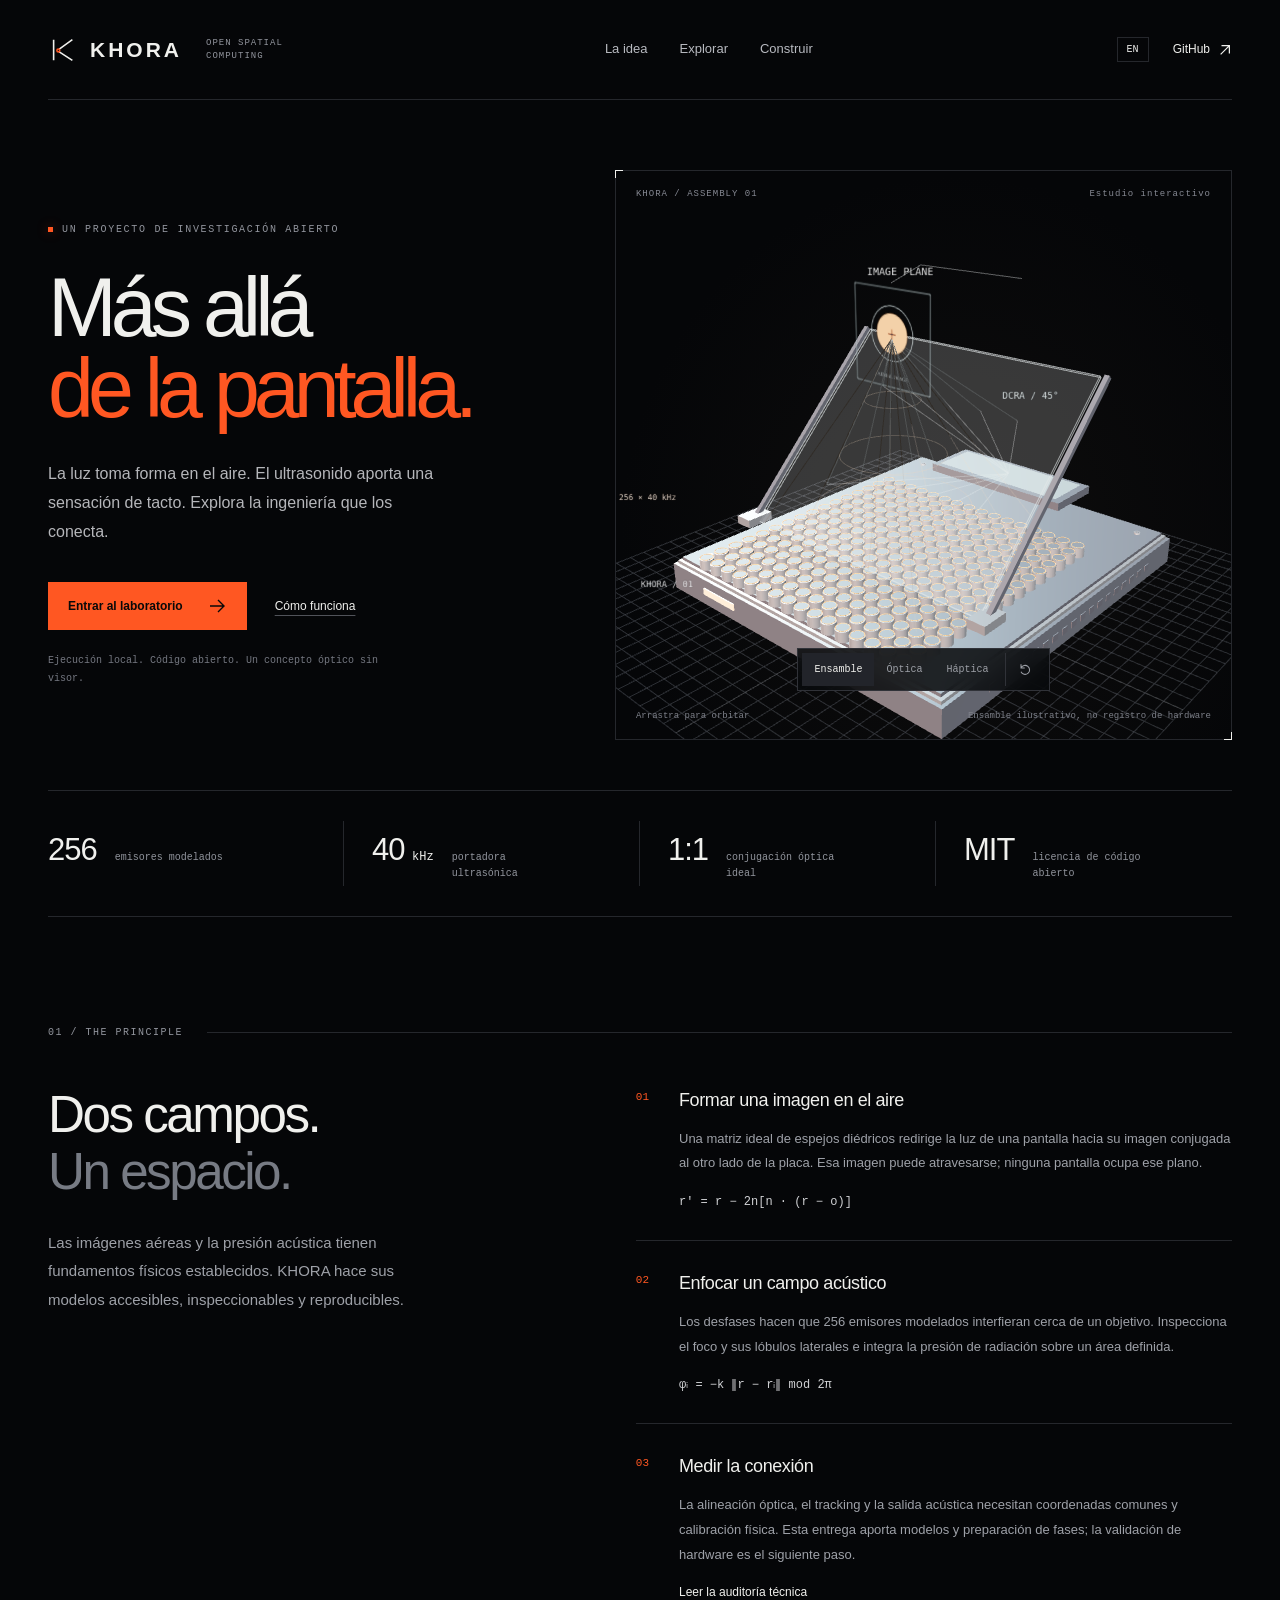
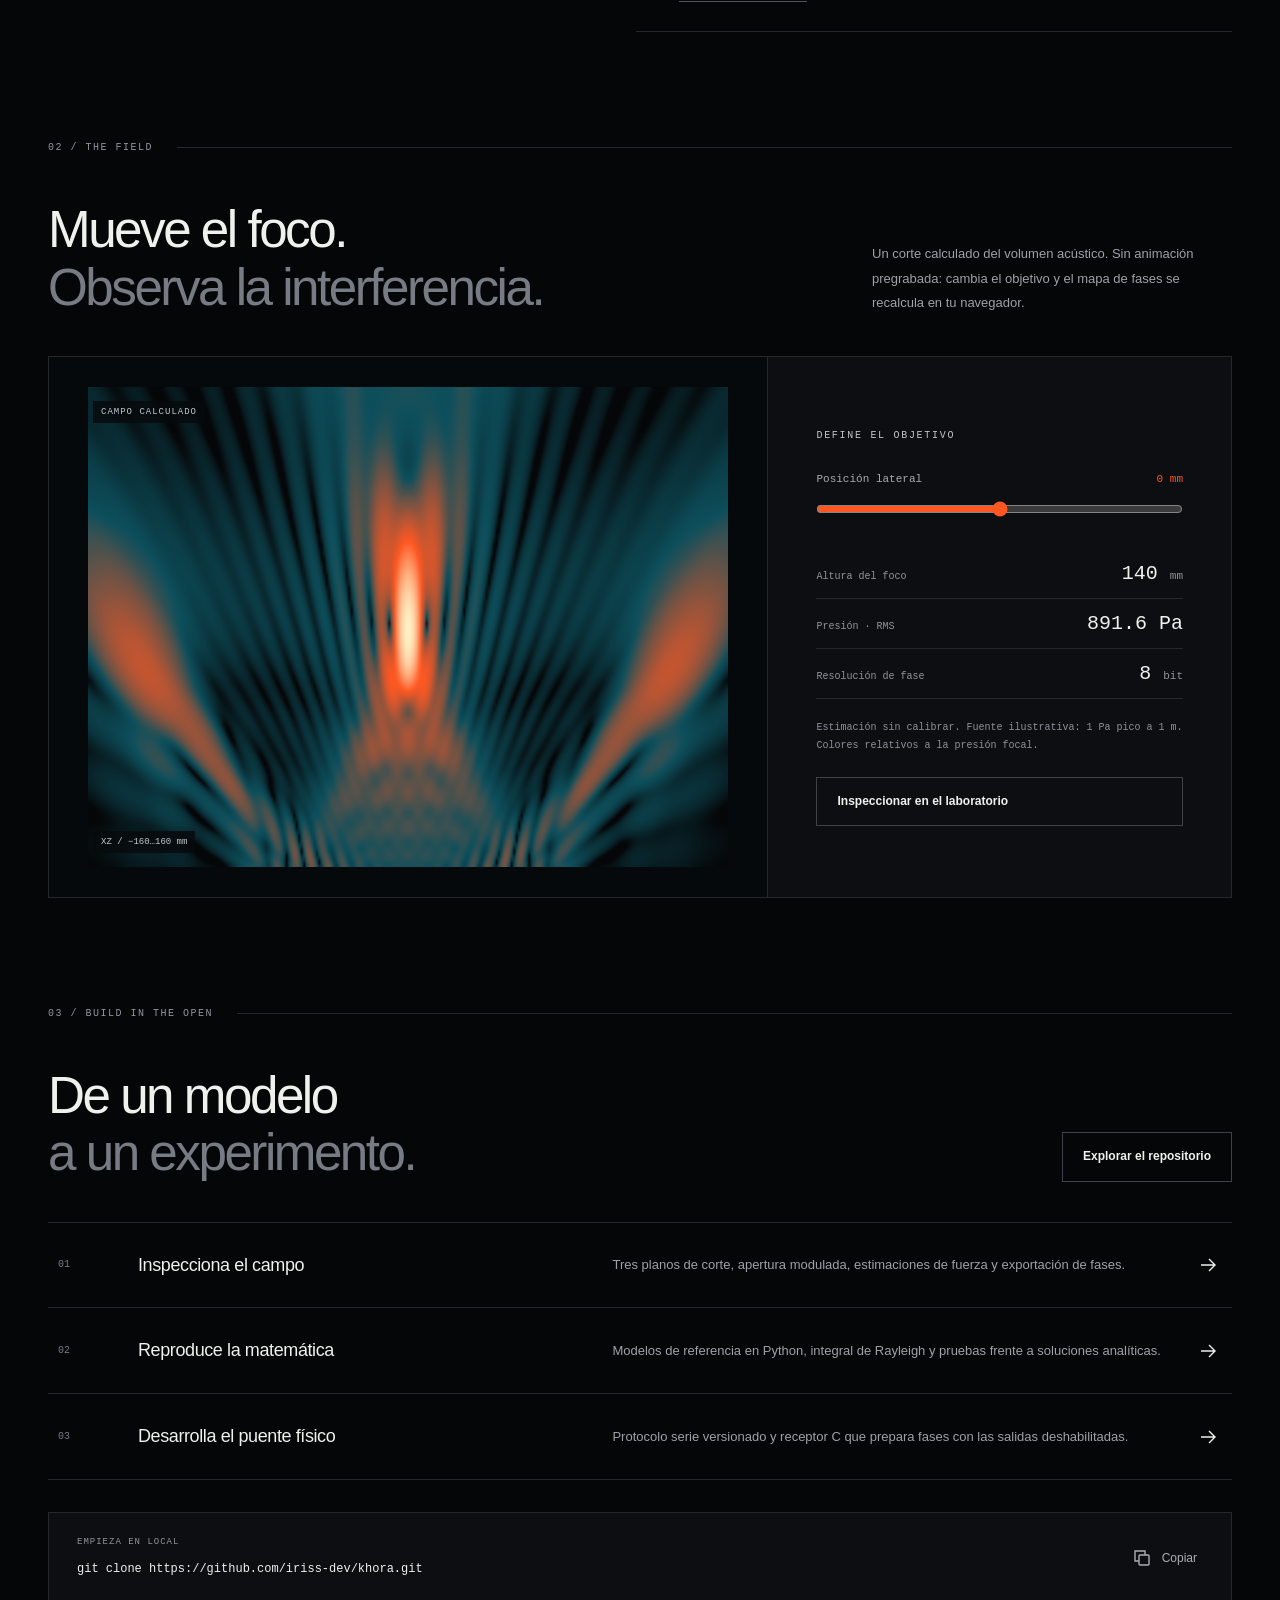
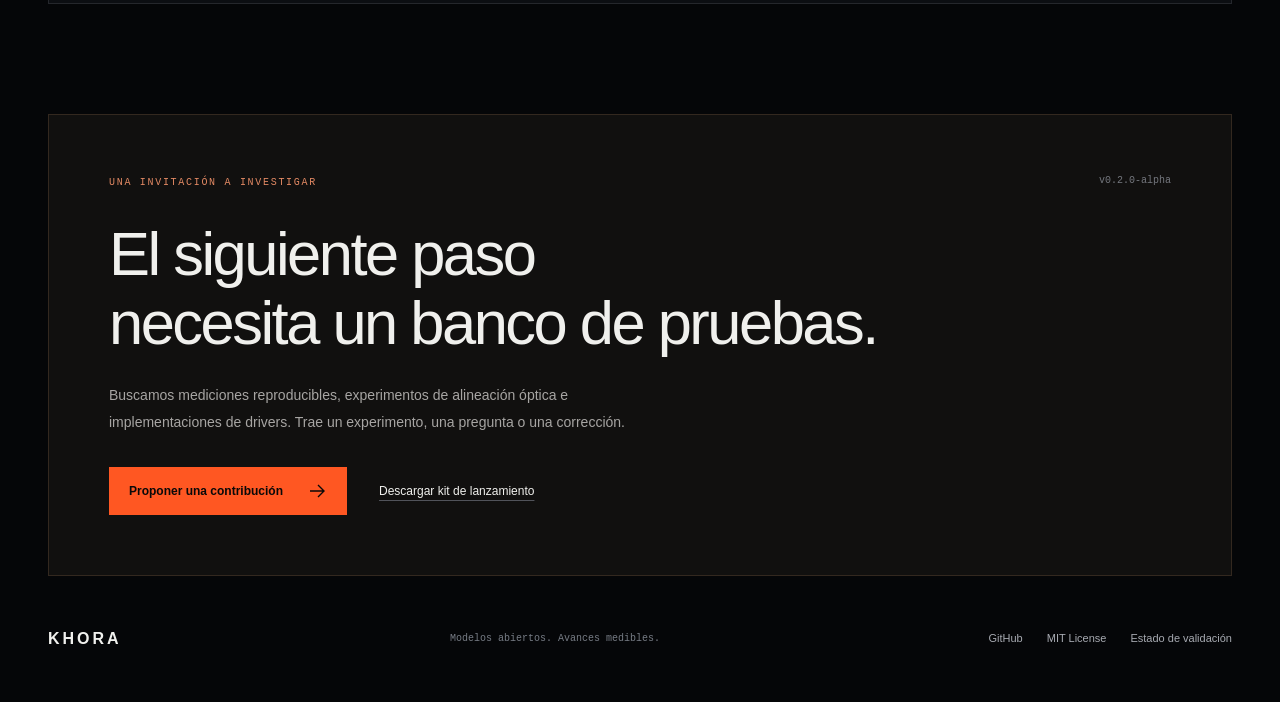
==== index.html @ 3370471f "Build public KHORA lab and reproducible acoustic field tools" ====
<!doctype html>
<html lang="en">
<head>
<meta charset="utf-8">
<meta name="viewport" content="width=device-width,initial-scale=1">
<meta http-equiv="refresh" content="0;url=platform/">
<title>KHORA — Beyond the screen</title>
<meta name="description" content="Open tools for aerial imaging and mid-air haptics. Explore a 256-element acoustic field in your browser.">
<meta property="og:title" content="KHORA — Beyond the screen">
<meta property="og:description" content="An open laboratory for aerial imaging and mid-air haptics. Try the interactive field inspector.">
<meta property="og:image" content="https://iriss-dev.github.io/khora/assets/press/khora-social.png">
<meta property="og:type" content="website">
<meta name="twitter:card" content="summary_large_image">
<link rel="canonical" href="https://iriss-dev.github.io/khora/platform/">
</head>
<body><p><a href="platform/">Open KHORA</a></p></body>
</html>
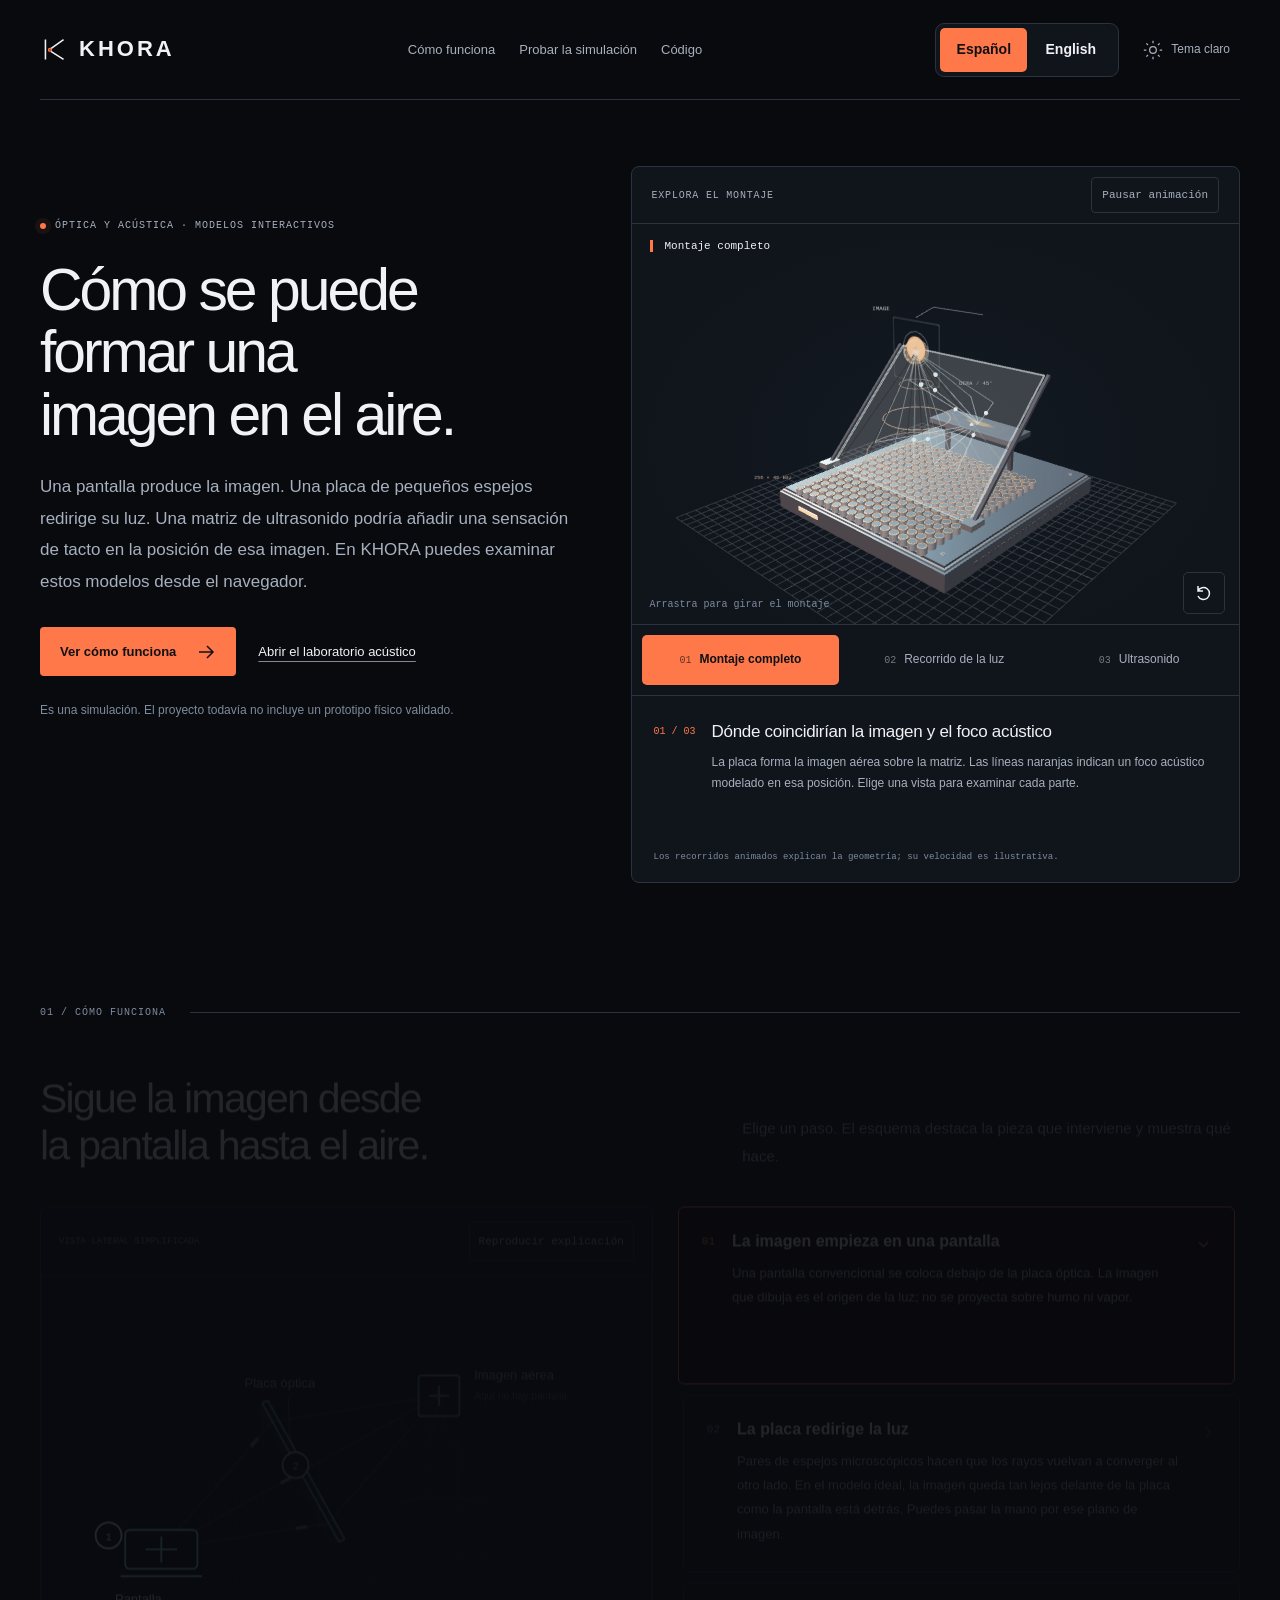
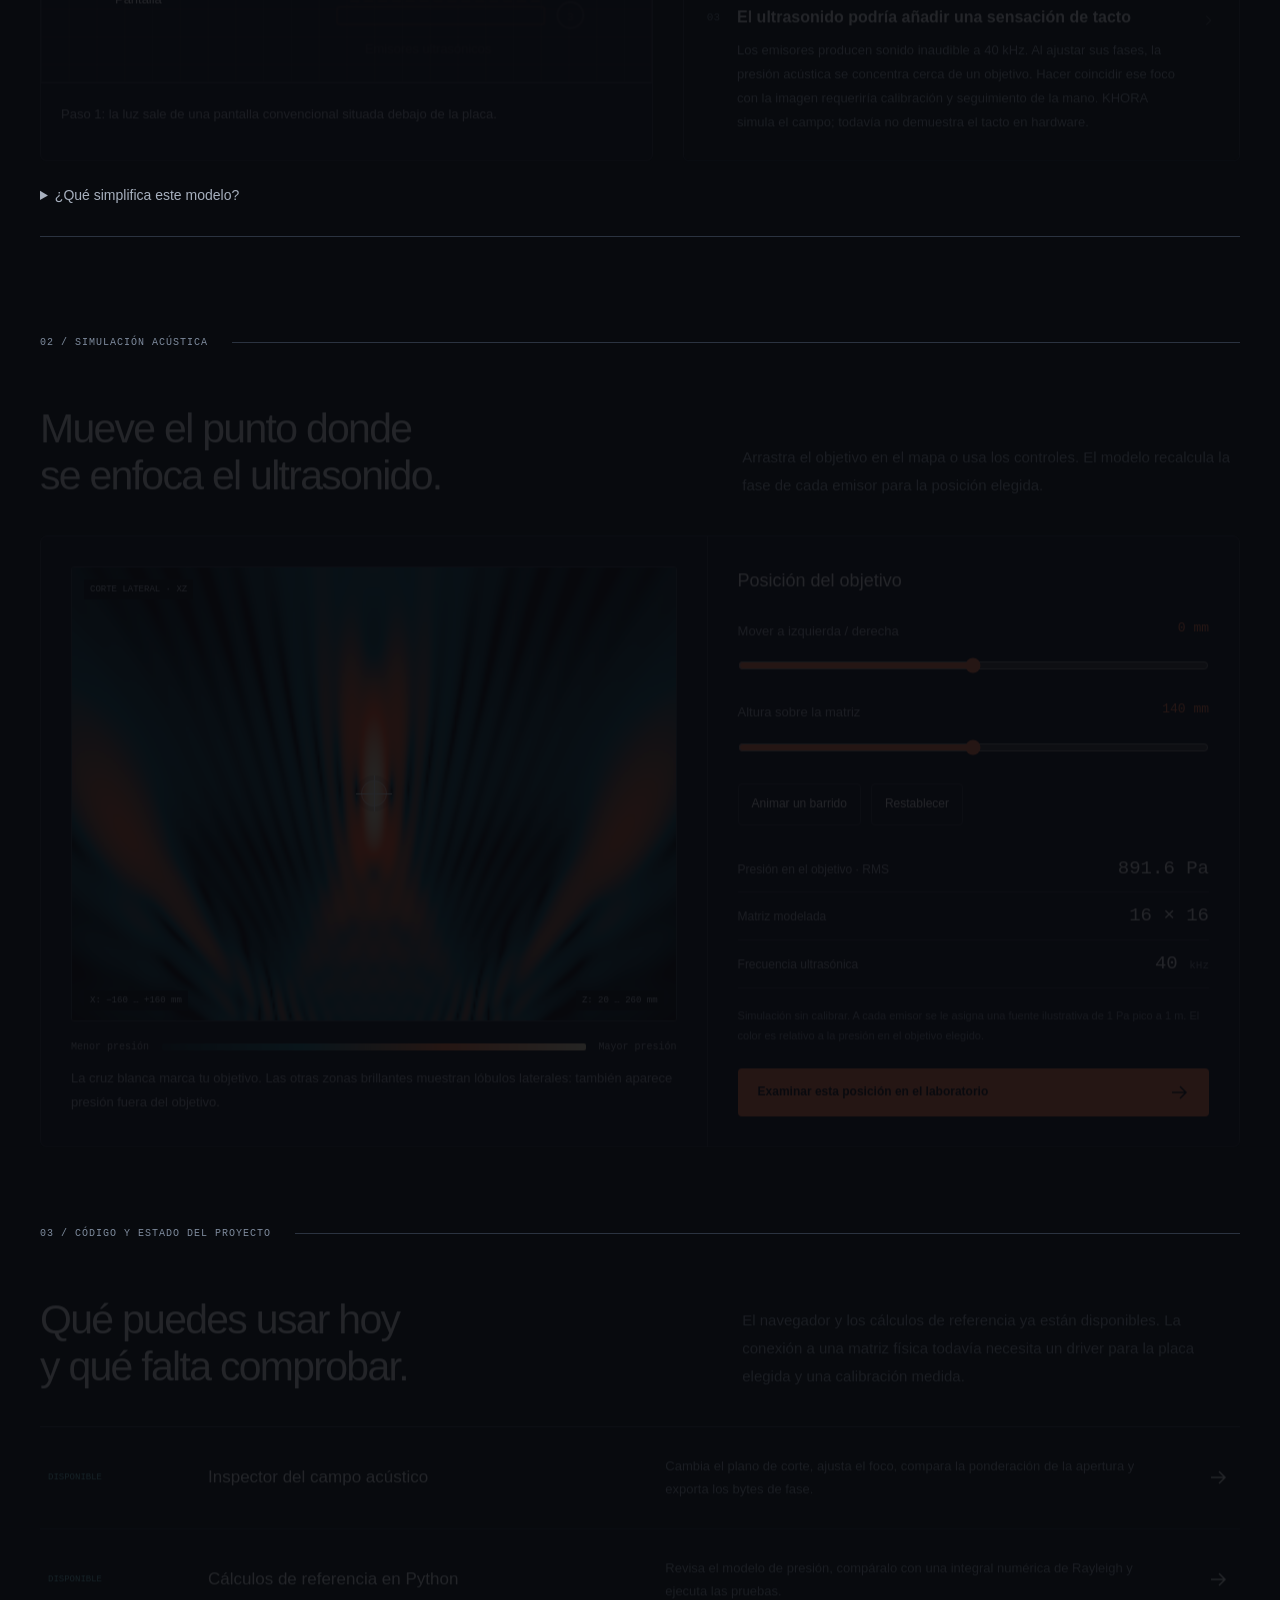
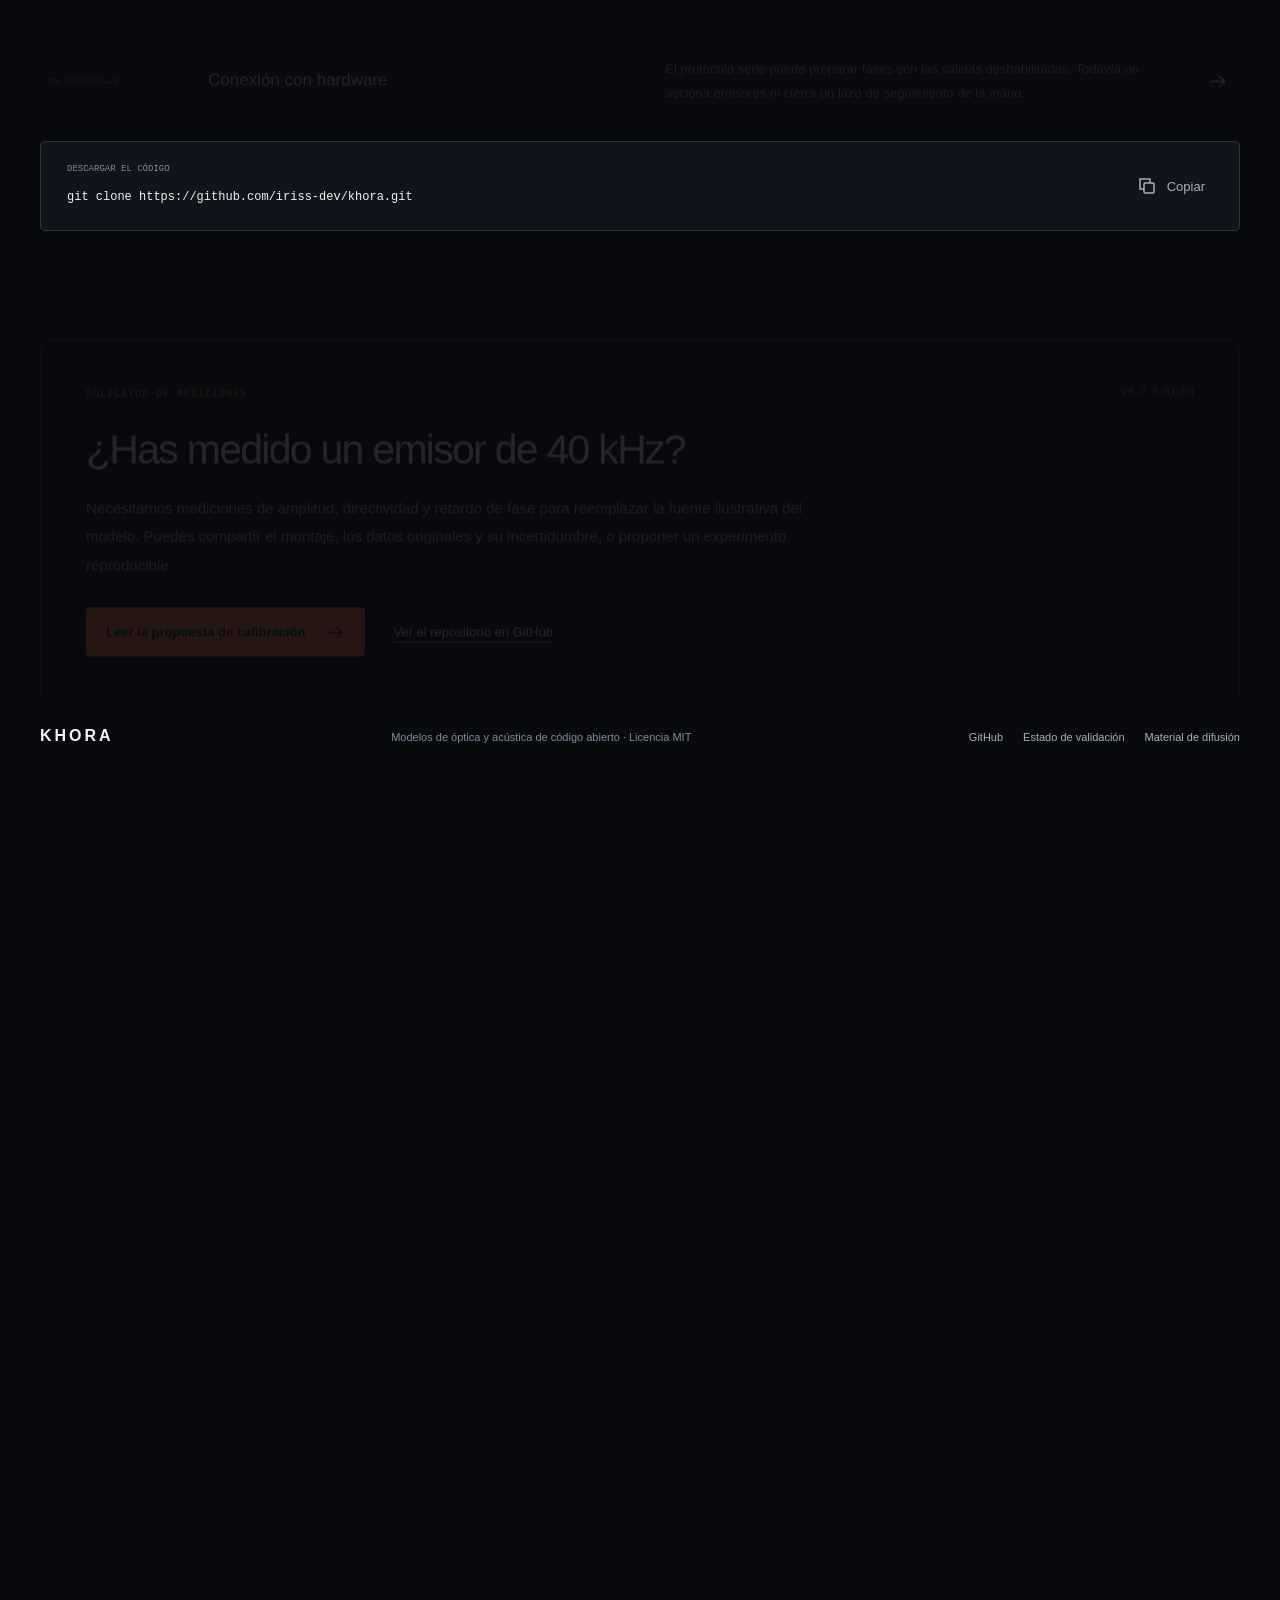
==== commit e53ef781: "Explain the optical assembly with guided views and clearer controls" ====
--- a/index.html
+++ b/index.html
@@ -4,10 +4,10 @@
 <meta charset="utf-8">
 <meta name="viewport" content="width=device-width,initial-scale=1">
 <meta http-equiv="refresh" content="0;url=platform/">
-<title>KHORA — Beyond the screen</title>
-<meta name="description" content="Open tools for aerial imaging and mid-air haptics. Explore a 256-element acoustic field in your browser.">
-<meta property="og:title" content="KHORA — Beyond the screen">
-<meta property="og:description" content="An open laboratory for aerial imaging and mid-air haptics. Try the interactive field inspector.">
+<title>KHORA — Simulador de imágenes aéreas y ultrasonido</title>
+<meta name="description" content="Comprende cómo una placa óptica forma una imagen en el aire y prueba el enfoque de una matriz de 256 emisores ultrasónicos.">
+<meta property="og:title" content="KHORA — Aerial imaging and ultrasound simulator">
+<meta property="og:description" content="Follow the light through an optical plate and move the focus of a simulated 256-element ultrasonic array.">
 <meta property="og:image" content="https://iriss-dev.github.io/khora/assets/press/khora-social.png">
 <meta property="og:type" content="website">
 <meta name="twitter:card" content="summary_large_image">
